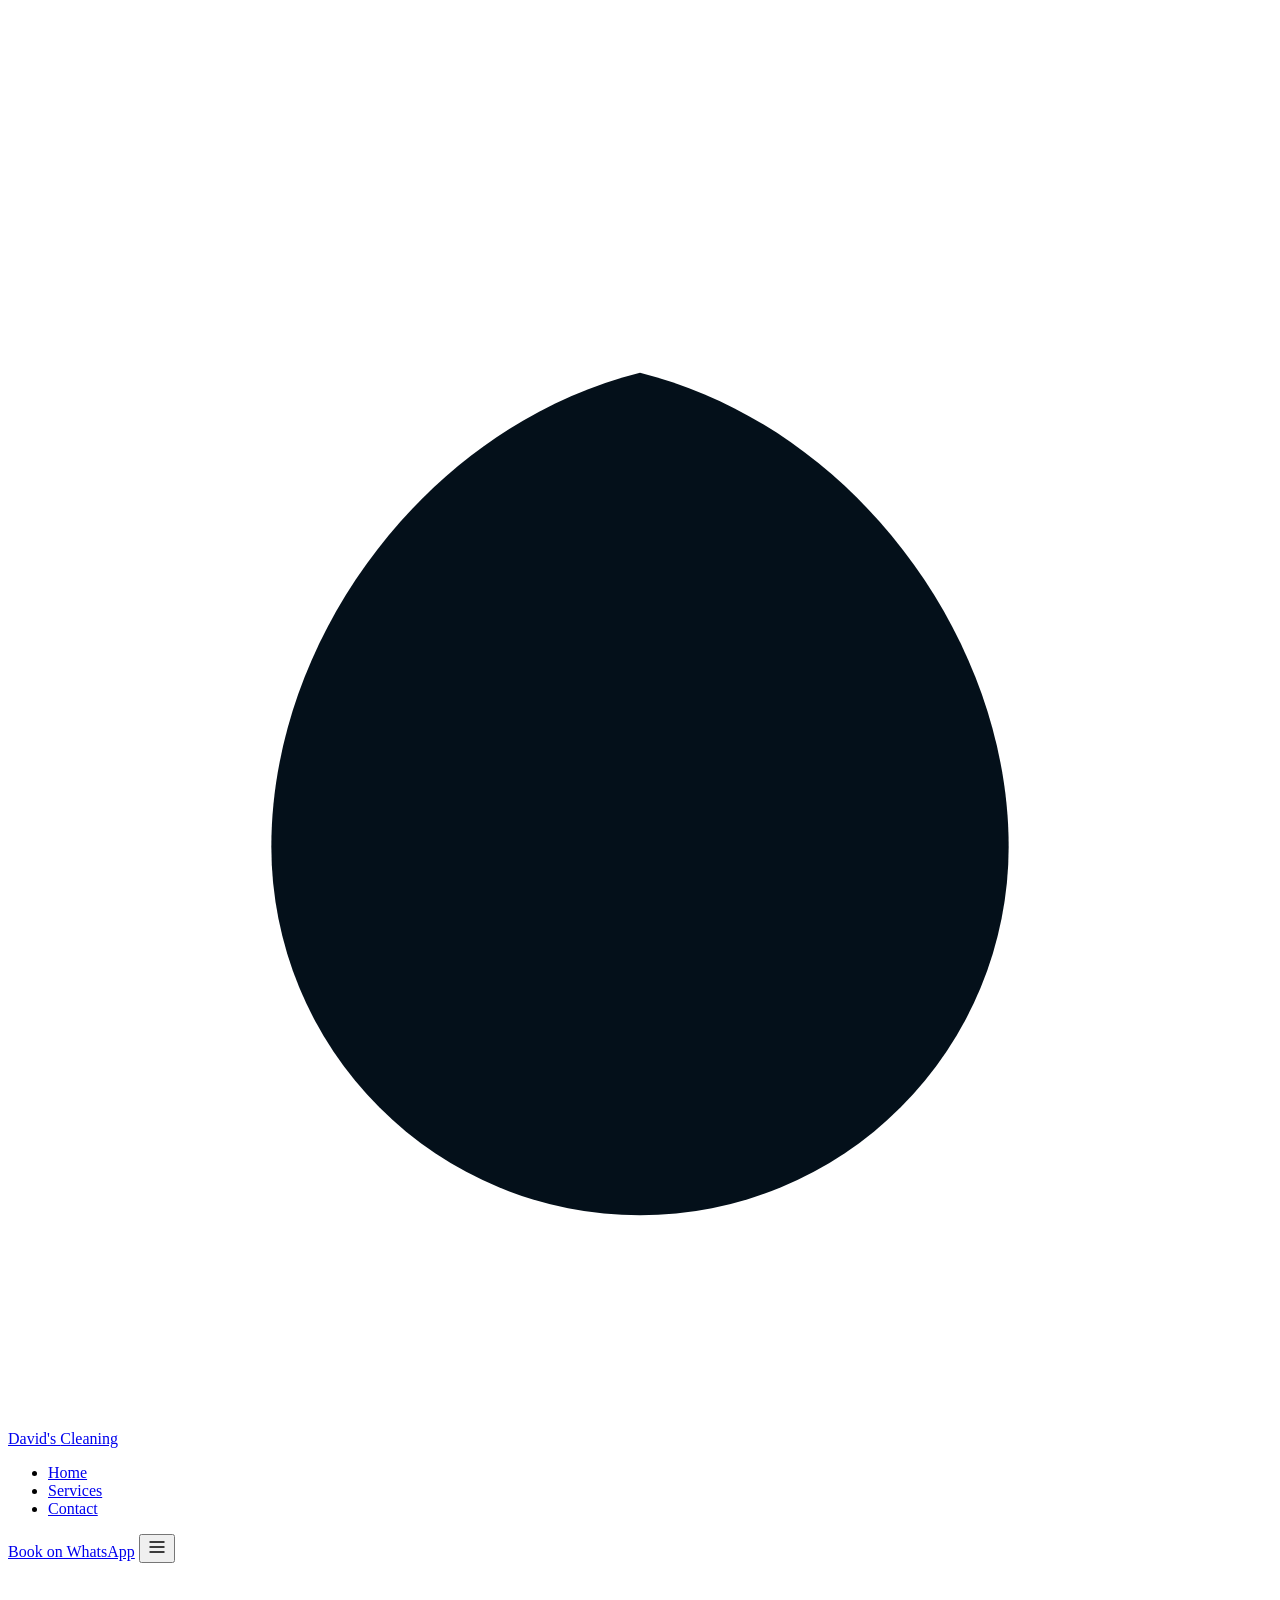
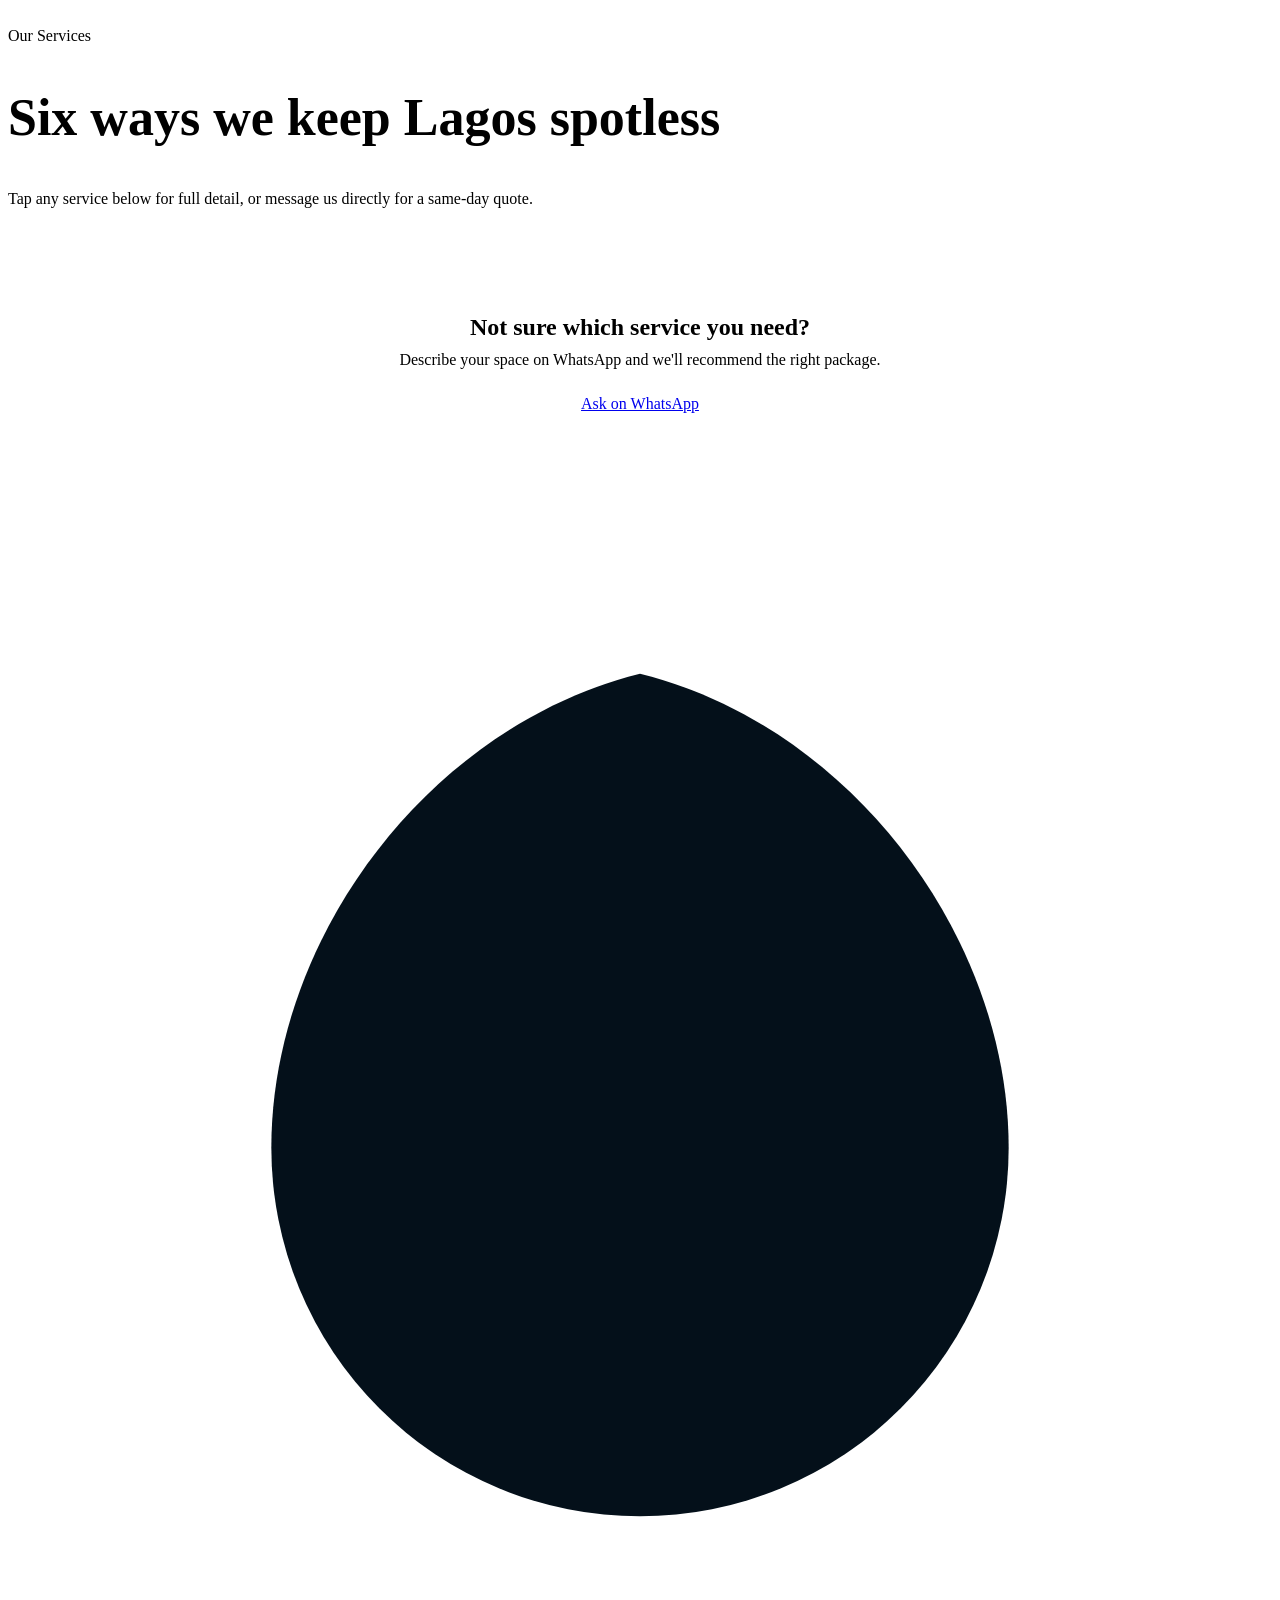
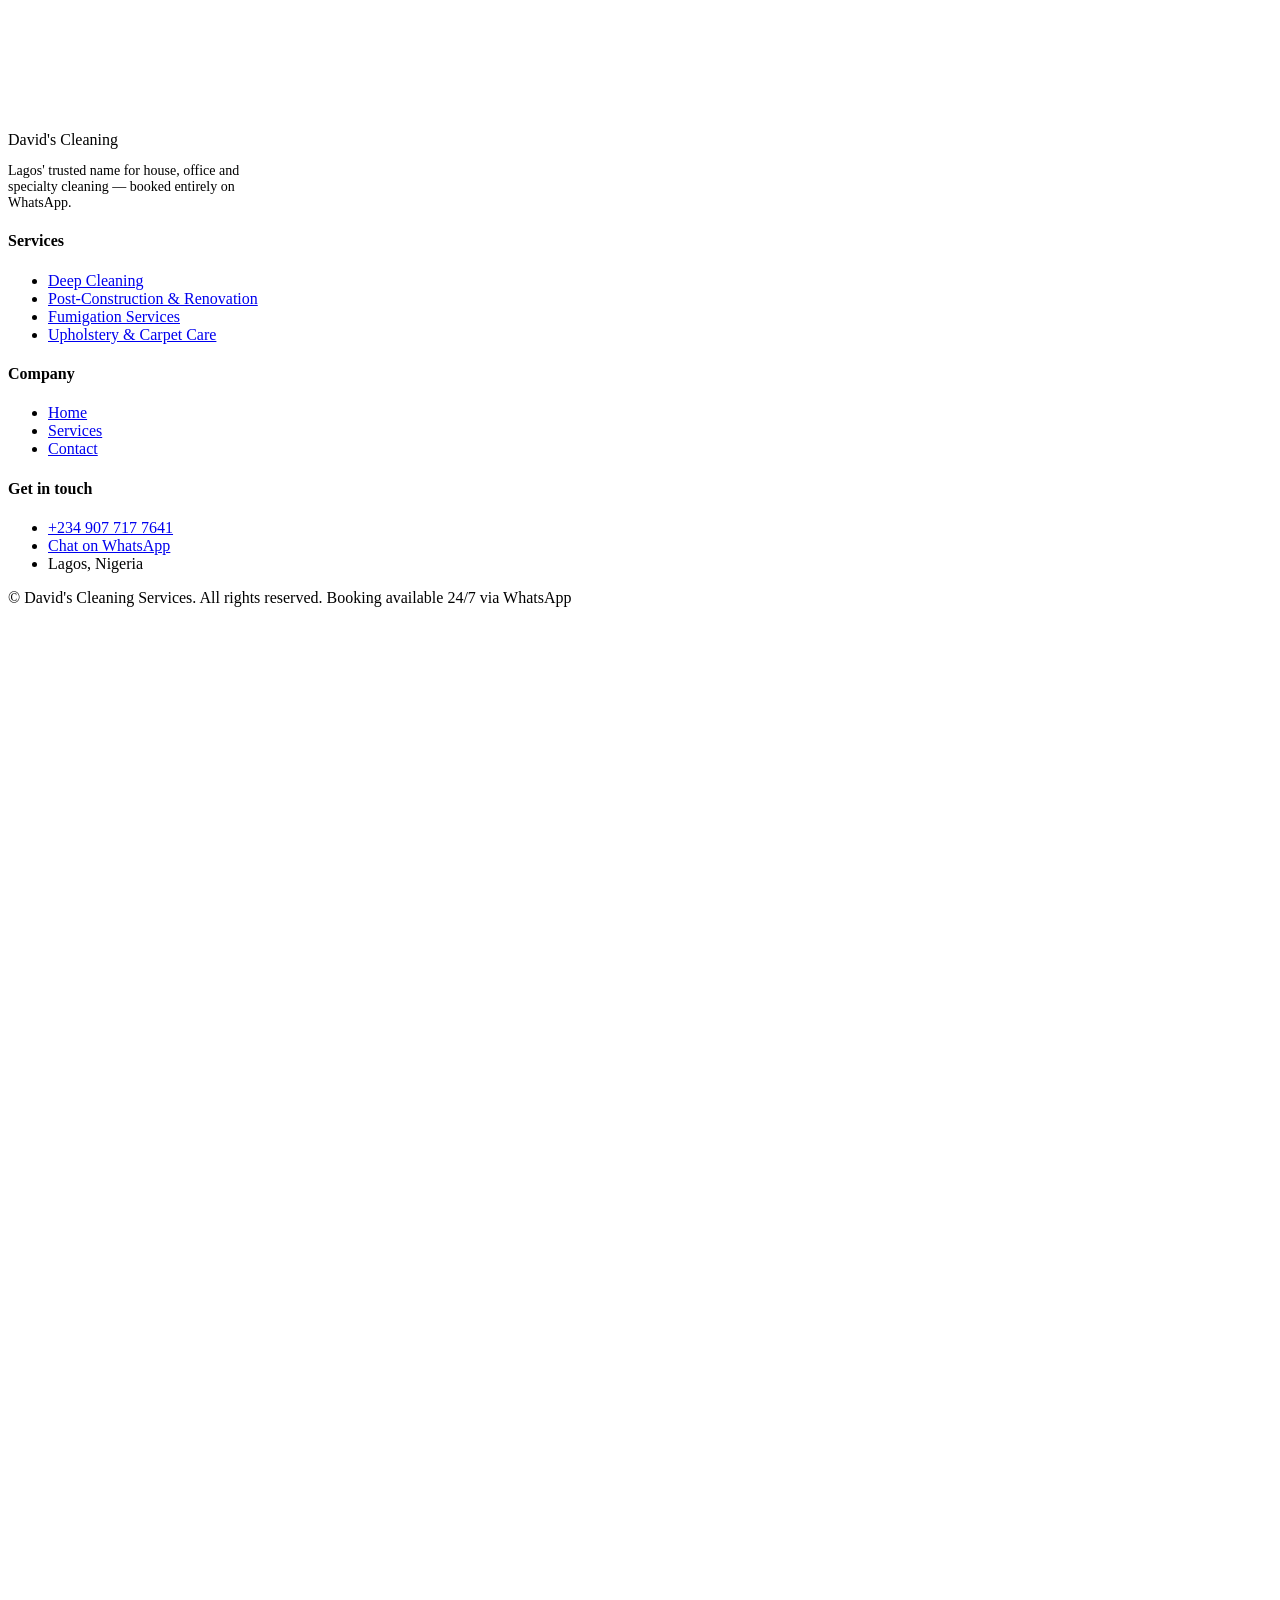
==== contact.html @ ae95f04a "Add contact.html for cleaning services website" ====
<!DOCTYPE html>
<html lang="en">
<head>
<meta charset="UTF-8">
<meta name="viewport" content="width=device-width, initial-scale=1.0">
<title>Our Services — David's Cleaning Services</title>
<meta name="description" content="House cleaning, post-construction cleaning, office cleaning, upholstery cleaning, fumigation and laundry services in Lagos.">
<link rel="stylesheet" href="shared.css">
</head>
<body>
<div class="bg-glow"></div>
<canvas id="fx-canvas"></canvas>

<header class="nav">
  <div class="nav-inner">
    <a href="index.html" class="brand">
      <span class="brand-mark"><svg viewBox="0 0 24 24" fill="none"><path d="M5 13c0-4 3-8 7-9 4 1 7 5 7 9a7 7 0 1 1-14 0Z" fill="#04101a"/></svg></span>
      <span class="brand-name">David's <span>Cleaning</span></span>
    </a>
    <nav>
      <ul class="nav-links">
        <li><a href="index.html">Home</a></li>
        <li><a href="services.html" class="active">Services</a></li>
        <li><a href="contact.html">Contact</a></li>
      </ul>
    </nav>
    <a class="nav-cta" href="#" onclick="WA.open('Hello David\'s Cleaning Services, I need a cleaning quote.'); return false;">Book on WhatsApp</a>
    <button class="nav-toggle" aria-label="Toggle menu" aria-expanded="false">
      <svg width="20" height="20" viewBox="0 0 24 24" fill="none" stroke="currentColor" stroke-width="2"><path d="M3 6h18M3 12h18M3 18h18"/></svg>
    </button>
  </div>
</header>

<section style="padding-top:64px; padding-bottom:20px;">
  <div class="wrap section-head reveal in">
    <div class="eyebrow">Our Services</div>
    <h1 style="font-size:clamp(32px,5vw,52px);">Six ways we keep Lagos spotless</h1>
    <p class="lede">Tap any service below for full detail, or message us directly for a same-day quote.</p>
  </div>
</section>

<section style="padding-top:0;" id="service-detail-list"></section>

<section>
  <div class="wrap">
    <div class="glass reveal" style="padding:50px; text-align:center;">
      <h2 style="margin-bottom:10px;">Not sure which service you need?</h2>
      <p class="lede" style="margin:0 auto 26px;">Describe your space on WhatsApp and we'll recommend the right package.</p>
      <a class="btn btn-primary" href="#" onclick="WA.open('Hello David\'s Cleaning Services, I\'m not sure which service I need — can you help?'); return false;">Ask on WhatsApp</a>
    </div>
  </div>
</section>

<footer class="site-footer">
  <div class="wrap">
    <div class="footer-grid">
      <div>
        <div class="brand" style="margin-bottom:12px;">
          <span class="brand-mark"><svg viewBox="0 0 24 24" fill="none"><path d="M5 13c0-4 3-8 7-9 4 1 7 5 7 9a7 7 0 1 1-14 0Z" fill="#04101a"/></svg></span>
          <span class="brand-name">David's <span>Cleaning</span></span>
        </div>
        <p style="font-size:14px; max-width:260px;">Lagos' trusted name for house, office and specialty cleaning — booked entirely on WhatsApp.</p>
      </div>
      <div>
        <h4>Services</h4>
        <ul>
          <li><a href="services.html">Deep Cleaning</a></li>
          <li><a href="services.html">Post-Construction & Renovation</a></li>
          <li><a href="services.html">Fumigation Services</a></li>
          <li><a href="services.html">Upholstery & Carpet Care</a></li>
        </ul>
      </div>
      <div>
        <h4>Company</h4>
        <ul>
          <li><a href="index.html">Home</a></li>
          <li><a href="services.html">Services</a></li>
          <li><a href="contact.html">Contact</a></li>
        </ul>
      </div>
      <div>
        <h4>Get in touch</h4>
        <ul>
          <li><a href="tel:+2349077177641">+234 907 717 7641</a></li>
          <li><a href="#" onclick="WA.open('Hello David\'s Cleaning Services'); return false;">Chat on WhatsApp</a></li>
          <li>Lagos, Nigeria</li>
        </ul>
      </div>
    </div>
    <div class="footer-bottom">
      <span>© <span id="year"></span> David's Cleaning Services. All rights reserved.</span>
      <span>Booking available 24/7 via WhatsApp</span>
    </div>
  </div>
</footer>

<a class="wa-float" aria-label="Chat on WhatsApp" href="#" onclick="WA.open('Hello David\'s Cleaning Services'); return false;">
  <svg viewBox="0 0 24 24" fill="#fff"><path d="M12.04 2C6.58 2 2.13 6.45 2.13 11.91c0 1.75.46 3.39 1.26 4.81L2 22l5.42-1.42a9.87 9.87 0 0 0 4.62 1.18h.01c5.46 0 9.9-4.45 9.9-9.91 0-2.65-1.03-5.14-2.9-7C17.19 3.03 14.7 2 12.04 2Zm5.8 14.16c-.24.68-1.4 1.3-1.93 1.35-.5.05-1.02.24-3.43-.72-2.9-1.16-4.76-4.1-4.9-4.29-.14-.19-1.17-1.55-1.17-2.96 0-1.41.74-2.1 1-2.39.26-.28.57-.35.76-.35.19 0 .38 0 .55.01.18.01.42-.07.65.5.24.58.82 2 .89 2.14.07.14.12.31.02.5-.1.19-.15.31-.29.48-.15.17-.31.38-.44.51-.15.15-.3.31-.13.6.17.29.76 1.25 1.63 2.03 1.12 1 2.06 1.31 2.35 1.46.29.15.46.12.63-.07.17-.19.72-.84.92-1.13.19-.29.38-.24.65-.14.26.1 1.68.79 1.97.94.29.14.48.21.55.33.07.12.07.68-.17 1.36Z"/></svg>
</a>

<script src="shared.js"></script>
<script>
  const details = {
    deep: { icon: 'M4 11 12 4l8 7v8a1 1 0 0 1-1 1h-4v-6H9v6H5a1 1 0 0 1-1-1v-8Z', tagline: 'Every corner, done right.', desc: 'Thorough, top-to-bottom residential and office deep cleaning — every surface, corner and fixture, not just the visible ones.', points: ['Kitchen degreasing & appliance wipe-down', 'Bathroom sanitation & descaling', 'Dusting, vacuuming & mopping all rooms', 'Window sills, skirting & light fixtures'] },
    post: { icon: 'M3 20h18M6 20V9l6-5 6 5v11M9 20v-6h6v6', tagline: 'From site to shine.', desc: 'Clearing dust, debris and residue from newly completed building projects, so your space is move-in ready.', points: ['Cement & paint residue removal', 'Debris clearance & disposal', 'Deep floor scrubbing & polishing', 'Full window & glass cleaning'] },
    upholstery: { icon: 'M5 12V8a3 3 0 0 1 3-3h8a3 3 0 0 1 3 3v4M4 12h16v6a1 1 0 0 1-1 1h-1v2h-2v-2H8v2H6v-2H5a1 1 0 0 1-1-1v-6Z', tagline: 'Fabric, refreshed.', desc: 'Specialized sofa, rug and mattress laundry services — lifting stains, dust mites and odors from every fiber.', points: ['Steam & dry-foam extraction', 'Stain & odor treatment', 'Rug & carpet deep cleaning', 'Mattress sanitation'] },
    fumigation: { icon: 'M12 2v3M6 6l2 2M18 6l-2 2M4 14a8 8 0 0 1 16 0c0 4-3 5-3 8H7c0-3-3-4-3-8Z', tagline: 'Pest-free, safely.', desc: 'Pest control and elimination for homes and commercial facilities — safe for family, pets and staff once cleared.', points: ['Full property inspection', 'Targeted safe-chemical treatment', 'Rodent & termite control', 'Post-treatment safety guidance'] },
  };

  const list = document.getElementById('service-detail-list');
  SITE.services.forEach((s, i) => {
    const d = details[s.id];
    const flip = i % 2 === 1;
    const row = document.createElement('div');
    row.className = 'wrap';
    row.style.cssText = 'padding: 40px 24px;';
    row.innerHTML = `
      <div class="glass reveal" style="padding:44px; display:grid; grid-template-columns: ${flip ? '1fr 1.3fr' : '1.3fr 1fr'}; gap:40px; align-items:center;">
        ${flip ? '' : `<div>
          <div style="width:60px; height:60px; border-radius:16px; background:${s.color}22; border:1px solid ${s.color}55; display:grid; place-items:center; margin-bottom:20px;">
            <svg width="28" height="28" viewBox="0 0 24 24" fill="none" stroke="${s.color}" stroke-width="1.6" stroke-linecap="round" stroke-linejoin="round"><path d="${d.icon}"/></svg>
          </div>
          <div class="eyebrow" style="color:${s.color};">${d.tagline}</div>
          <h2>${s.name}</h2>
          <p class="lede" style="margin-bottom:22px;">${d.desc}</p>
          <a class="btn btn-primary" href="#" data-wa-quick="${s.name}">Get a Quote</a>
        </div>`}
        <ul style="list-style:none; margin:0; padding:0; display:flex; flex-direction:column; gap:14px;">
          ${d.points.map(p => `<li style="display:flex; gap:12px; align-items:flex-start; font-size:14.5px; color:var(--text-mid);">
            <span style="flex-shrink:0; width:22px; height:22px; border-radius:50%; background:${s.color}22; border:1px solid ${s.color}55; display:grid; place-items:center; margin-top:1px;">
              <svg width="12" height="12" viewBox="0 0 24 24" fill="none" stroke="${s.color}" stroke-width="3" stroke-linecap="round" stroke-linejoin="round"><path d="M20 6 9 17l-5-5"/></svg>
            </span>${p}</li>`).join('')}
        </ul>
        ${flip ? `<div>
          <div style="width:60px; height:60px; border-radius:16px; background:${s.color}22; border:1px solid ${s.color}55; display:grid; place-items:center; margin-bottom:20px;">
            <svg width="28" height="28" viewBox="0 0 24 24" fill="none" stroke="${s.color}" stroke-width="1.6" stroke-linecap="round" stroke-linejoin="round"><path d="${d.icon}"/></svg>
          </div>
          <div class="eyebrow" style="color:${s.color};">${d.tagline}</div>
          <h2>${s.name}</h2>
          <p class="lede" style="margin-bottom:22px;">${d.desc}</p>
          <a class="btn btn-primary" href="#" data-wa-quick="${s.name}">Get a Quote</a>
        </div>` : ''}
      </div>
    `;
    list.appendChild(row);
  });

  document.querySelectorAll('#year, .year').forEach(el => el.textContent = new Date().getFullYear());
</script>
</body>
</html>
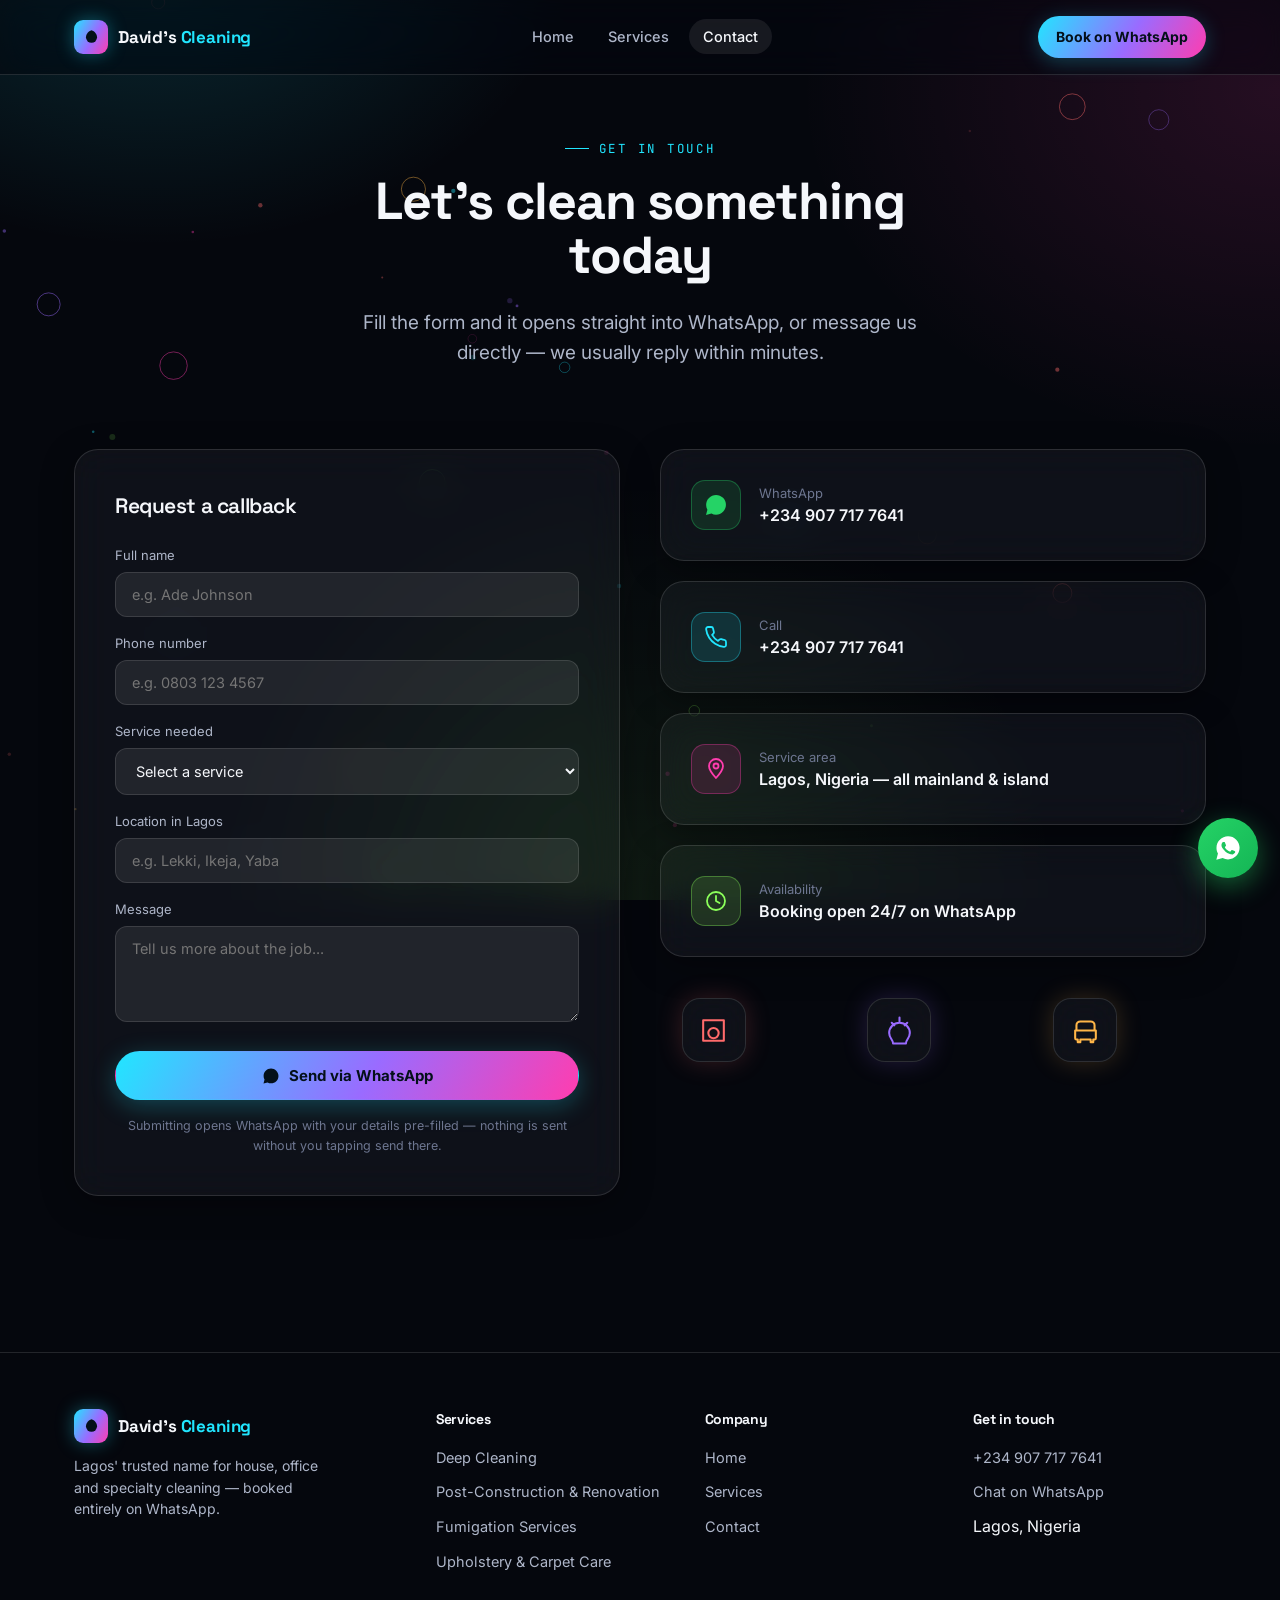
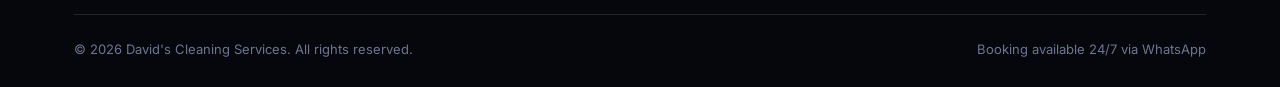
==== commit 4d2ad8b6: "Revise contact page title and add contact form Updated the contact page title and description. Added" ====
--- a/contact.html
+++ b/contact.html
@@ -3,8 +3,8 @@
 <head>
 <meta charset="UTF-8">
 <meta name="viewport" content="width=device-width, initial-scale=1.0">
-<title>Our Services — David's Cleaning Services</title>
-<meta name="description" content="House cleaning, post-construction cleaning, office cleaning, upholstery cleaning, fumigation and laundry services in Lagos.">
+<title>Contact Us — David's Cleaning Services</title>
+<meta name="description" content="Get in touch with David's Cleaning Services in Lagos. Message us on WhatsApp at +234 907 717 7641 for house, office and specialty cleaning.">
 <link rel="stylesheet" href="shared.css">
 </head>
 <body>
@@ -20,8 +20,8 @@
     <nav>
       <ul class="nav-links">
         <li><a href="index.html">Home</a></li>
-        <li><a href="services.html" class="active">Services</a></li>
-        <li><a href="contact.html">Contact</a></li>
+        <li><a href="services.html">Services</a></li>
+        <li><a href="contact.html" class="active">Contact</a></li>
       </ul>
     </nav>
     <a class="nav-cta" href="#" onclick="WA.open('Hello David\'s Cleaning Services, I need a cleaning quote.'); return false;">Book on WhatsApp</a>
@@ -32,21 +32,100 @@
 </header>
 
 <section style="padding-top:64px; padding-bottom:20px;">
-  <div class="wrap section-head reveal in">
-    <div class="eyebrow">Our Services</div>
-    <h1 style="font-size:clamp(32px,5vw,52px);">Six ways we keep Lagos spotless</h1>
-    <p class="lede">Tap any service below for full detail, or message us directly for a same-day quote.</p>
+  <div class="wrap section-head center reveal in">
+    <div class="eyebrow" style="justify-content:center;">Get In Touch</div>
+    <h1 style="font-size:clamp(32px,5vw,52px);">Let's clean something today</h1>
+    <p class="lede" style="margin:0 auto;">Fill the form and it opens straight into WhatsApp, or message us directly — we usually reply within minutes.</p>
   </div>
 </section>
 
-<section style="padding-top:0;" id="service-detail-list"></section>
-
-<section>
-  <div class="wrap">
-    <div class="glass reveal" style="padding:50px; text-align:center;">
-      <h2 style="margin-bottom:10px;">Not sure which service you need?</h2>
-      <p class="lede" style="margin:0 auto 26px;">Describe your space on WhatsApp and we'll recommend the right package.</p>
-      <a class="btn btn-primary" href="#" onclick="WA.open('Hello David\'s Cleaning Services, I\'m not sure which service I need — can you help?'); return false;">Ask on WhatsApp</a>
+<section style="padding-top:10px;">
+  <div class="wrap" style="display:grid; grid-template-columns: 1fr 1fr; gap:40px; align-items:start;">
+
+    <!-- Contact form -->
+    <div class="glass reveal" style="padding:40px;">
+      <h3 style="margin-bottom:22px;">Request a callback</h3>
+      <form data-wa-form style="display:flex; flex-direction:column; gap:16px;">
+        <div>
+          <label for="name" style="display:block; font-size:13px; color:var(--text-mid); margin-bottom:7px;">Full name</label>
+          <input id="name" name="name" type="text" required placeholder="e.g. Ade Johnson"
+            style="width:100%; padding:13px 16px; border-radius:12px; background:var(--glass-bg-strong); border:1px solid var(--glass-border); color:var(--text-hi); font-family:var(--f-body); font-size:14.5px;">
+        </div>
+        <div>
+          <label for="phone" style="display:block; font-size:13px; color:var(--text-mid); margin-bottom:7px;">Phone number</label>
+          <input id="phone" name="phone" type="tel" required placeholder="e.g. 0803 123 4567"
+            style="width:100%; padding:13px 16px; border-radius:12px; background:var(--glass-bg-strong); border:1px solid var(--glass-border); color:var(--text-hi); font-family:var(--f-body); font-size:14.5px;">
+        </div>
+        <div>
+          <label for="service" style="display:block; font-size:13px; color:var(--text-mid); margin-bottom:7px;">Service needed</label>
+          <select id="service" name="service" required
+            style="width:100%; padding:13px 16px; border-radius:12px; background:var(--glass-bg-strong); border:1px solid var(--glass-border); color:var(--text-hi); font-family:var(--f-body); font-size:14.5px;">
+            <option value="">Select a service</option>
+            <option>Deep Cleaning</option>
+            <option>Post-Construction &amp; Post-Renovation</option>
+            <option>Upholstery &amp; Carpet Care</option>
+            <option>Fumigation Services</option>
+            <option>Not sure yet</option>
+          </select>
+        </div>
+        <div>
+          <label for="location" style="display:block; font-size:13px; color:var(--text-mid); margin-bottom:7px;">Location in Lagos</label>
+          <input id="location" name="location" type="text" placeholder="e.g. Lekki, Ikeja, Yaba"
+            style="width:100%; padding:13px 16px; border-radius:12px; background:var(--glass-bg-strong); border:1px solid var(--glass-border); color:var(--text-hi); font-family:var(--f-body); font-size:14.5px;">
+        </div>
+        <div>
+          <label for="message" style="display:block; font-size:13px; color:var(--text-mid); margin-bottom:7px;">Message</label>
+          <textarea id="message" name="message" rows="4" placeholder="Tell us more about the job..."
+            style="width:100%; padding:13px 16px; border-radius:12px; background:var(--glass-bg-strong); border:1px solid var(--glass-border); color:var(--text-hi); font-family:var(--f-body); font-size:14.5px; resize:vertical;"></textarea>
+        </div>
+        <button type="submit" class="btn btn-primary btn-block" style="margin-top:6px;">
+          <svg width="18" height="18" viewBox="0 0 24 24" fill="currentColor"><path d="M12.04 2C6.58 2 2.13 6.45 2.13 11.91c0 1.75.46 3.39 1.26 4.81L2 22l5.42-1.42a9.87 9.87 0 0 0 4.62 1.18h.01c5.46 0 9.9-4.45 9.9-9.91 0-2.65-1.03-5.14-2.9-7C17.19 3.03 14.7 2 12.04 2Z"/></svg>
+          Send via WhatsApp
+        </button>
+        <p style="font-size:12.5px; color:var(--text-low); text-align:center; margin:0;">Submitting opens WhatsApp with your details pre-filled — nothing is sent without you tapping send there.</p>
+      </form>
+    </div>
+
+    <!-- Direct details + scene -->
+    <div class="reveal" style="display:flex; flex-direction:column; gap:20px;">
+      <div class="glass" style="padding:30px; display:flex; gap:18px; align-items:center;">
+        <div style="width:50px; height:50px; border-radius:14px; background:#25D36622; border:1px solid #25D36655; display:grid; place-items:center; flex-shrink:0;">
+          <svg width="24" height="24" viewBox="0 0 24 24" fill="#25D366"><path d="M12.04 2C6.58 2 2.13 6.45 2.13 11.91c0 1.75.46 3.39 1.26 4.81L2 22l5.42-1.42a9.87 9.87 0 0 0 4.62 1.18h.01c5.46 0 9.9-4.45 9.9-9.91 0-2.65-1.03-5.14-2.9-7C17.19 3.03 14.7 2 12.04 2Z"/></svg>
+        </div>
+        <div>
+          <div style="font-size:13px; color:var(--text-low);">WhatsApp</div>
+          <a href="#" onclick="WA.open('Hello David\'s Cleaning Services'); return false;" style="color:var(--text-hi); font-weight:600; font-size:16px; text-decoration:none;">+234 907 717 7641</a>
+        </div>
+      </div>
+      <div class="glass" style="padding:30px; display:flex; gap:18px; align-items:center;">
+        <div style="width:50px; height:50px; border-radius:14px; background:#21e6ff22; border:1px solid #21e6ff55; display:grid; place-items:center; flex-shrink:0;">
+          <svg width="24" height="24" viewBox="0 0 24 24" fill="none" stroke="#21e6ff" stroke-width="1.8" stroke-linecap="round" stroke-linejoin="round"><path d="M22 16.92v3a2 2 0 0 1-2.18 2 19.79 19.79 0 0 1-8.63-3.07 19.5 19.5 0 0 1-6-6 19.79 19.79 0 0 1-3.07-8.67A2 2 0 0 1 4.11 2h3a2 2 0 0 1 2 1.72c.127.96.362 1.903.7 2.81a2 2 0 0 1-.45 2.11L8.09 9.91a16 16 0 0 0 6 6l1.27-1.27a2 2 0 0 1 2.11-.45c.907.338 1.85.573 2.81.7A2 2 0 0 1 22 16.92Z"/></svg>
+        </div>
+        <div>
+          <div style="font-size:13px; color:var(--text-low);">Call</div>
+          <a href="tel:+2349077177641" style="color:var(--text-hi); font-weight:600; font-size:16px; text-decoration:none;">+234 907 717 7641</a>
+        </div>
+      </div>
+      <div class="glass" style="padding:30px; display:flex; gap:18px; align-items:center;">
+        <div style="width:50px; height:50px; border-radius:14px; background:#ff3daf22; border:1px solid #ff3daf55; display:grid; place-items:center; flex-shrink:0;">
+          <svg width="24" height="24" viewBox="0 0 24 24" fill="none" stroke="#ff3daf" stroke-width="1.8" stroke-linecap="round" stroke-linejoin="round"><path d="M12 21s-7-7.58-7-12a7 7 0 0 1 14 0c0 4.42-7 12-7 12Z"/><circle cx="12" cy="9" r="2.5"/></svg>
+        </div>
+        <div>
+          <div style="font-size:13px; color:var(--text-low);">Service area</div>
+          <div style="color:var(--text-hi); font-weight:600; font-size:16px;">Lagos, Nigeria — all mainland &amp; island</div>
+        </div>
+      </div>
+      <div class="glass" style="padding:30px; display:flex; gap:18px; align-items:center;">
+        <div style="width:50px; height:50px; border-radius:14px; background:#8bff5a22; border:1px solid #8bff5a55; display:grid; place-items:center; flex-shrink:0;">
+          <svg width="24" height="24" viewBox="0 0 24 24" fill="none" stroke="#8bff5a" stroke-width="1.8" stroke-linecap="round" stroke-linejoin="round"><circle cx="12" cy="12" r="9"/><path d="M12 7v5l3.5 2"/></svg>
+        </div>
+        <div>
+          <div style="font-size:13px; color:var(--text-low);">Availability</div>
+          <div style="color:var(--text-hi); font-weight:600; font-size:16px;">Booking open 24/7 on WhatsApp</div>
+        </div>
+      </div>
+
+      <div id="contact-scene" style="position:relative; height:150px; margin-top:6px;"></div>
     </div>
   </div>
 </section>
@@ -88,7 +167,7 @@
       </div>
     </div>
     <div class="footer-bottom">
-      <span>© <span id="year"></span> David's Cleaning Services. All rights reserved.</span>
+      <span>© <span class="year"></span> David's Cleaning Services. All rights reserved.</span>
       <span>Booking available 24/7 via WhatsApp</span>
     </div>
   </div>
@@ -100,52 +179,26 @@
 
 <script src="shared.js"></script>
 <script>
-  const details = {
-    deep: { icon: 'M4 11 12 4l8 7v8a1 1 0 0 1-1 1h-4v-6H9v6H5a1 1 0 0 1-1-1v-8Z', tagline: 'Every corner, done right.', desc: 'Thorough, top-to-bottom residential and office deep cleaning — every surface, corner and fixture, not just the visible ones.', points: ['Kitchen degreasing & appliance wipe-down', 'Bathroom sanitation & descaling', 'Dusting, vacuuming & mopping all rooms', 'Window sills, skirting & light fixtures'] },
-    post: { icon: 'M3 20h18M6 20V9l6-5 6 5v11M9 20v-6h6v6', tagline: 'From site to shine.', desc: 'Clearing dust, debris and residue from newly completed building projects, so your space is move-in ready.', points: ['Cement & paint residue removal', 'Debris clearance & disposal', 'Deep floor scrubbing & polishing', 'Full window & glass cleaning'] },
-    upholstery: { icon: 'M5 12V8a3 3 0 0 1 3-3h8a3 3 0 0 1 3 3v4M4 12h16v6a1 1 0 0 1-1 1h-1v2h-2v-2H8v2H6v-2H5a1 1 0 0 1-1-1v-6Z', tagline: 'Fabric, refreshed.', desc: 'Specialized sofa, rug and mattress laundry services — lifting stains, dust mites and odors from every fiber.', points: ['Steam & dry-foam extraction', 'Stain & odor treatment', 'Rug & carpet deep cleaning', 'Mattress sanitation'] },
-    fumigation: { icon: 'M12 2v3M6 6l2 2M18 6l-2 2M4 14a8 8 0 0 1 16 0c0 4-3 5-3 8H7c0-3-3-4-3-8Z', tagline: 'Pest-free, safely.', desc: 'Pest control and elimination for homes and commercial facilities — safe for family, pets and staff once cleared.', points: ['Full property inspection', 'Targeted safe-chemical treatment', 'Rodent & termite control', 'Post-treatment safety guidance'] },
-  };
-
-  const list = document.getElementById('service-detail-list');
-  SITE.services.forEach((s, i) => {
-    const d = details[s.id];
-    const flip = i % 2 === 1;
-    const row = document.createElement('div');
-    row.className = 'wrap';
-    row.style.cssText = 'padding: 40px 24px;';
-    row.innerHTML = `
-      <div class="glass reveal" style="padding:44px; display:grid; grid-template-columns: ${flip ? '1fr 1.3fr' : '1.3fr 1fr'}; gap:40px; align-items:center;">
-        ${flip ? '' : `<div>
-          <div style="width:60px; height:60px; border-radius:16px; background:${s.color}22; border:1px solid ${s.color}55; display:grid; place-items:center; margin-bottom:20px;">
-            <svg width="28" height="28" viewBox="0 0 24 24" fill="none" stroke="${s.color}" stroke-width="1.6" stroke-linecap="round" stroke-linejoin="round"><path d="${d.icon}"/></svg>
-          </div>
-          <div class="eyebrow" style="color:${s.color};">${d.tagline}</div>
-          <h2>${s.name}</h2>
-          <p class="lede" style="margin-bottom:22px;">${d.desc}</p>
-          <a class="btn btn-primary" href="#" data-wa-quick="${s.name}">Get a Quote</a>
-        </div>`}
-        <ul style="list-style:none; margin:0; padding:0; display:flex; flex-direction:column; gap:14px;">
-          ${d.points.map(p => `<li style="display:flex; gap:12px; align-items:flex-start; font-size:14.5px; color:var(--text-mid);">
-            <span style="flex-shrink:0; width:22px; height:22px; border-radius:50%; background:${s.color}22; border:1px solid ${s.color}55; display:grid; place-items:center; margin-top:1px;">
-              <svg width="12" height="12" viewBox="0 0 24 24" fill="none" stroke="${s.color}" stroke-width="3" stroke-linecap="round" stroke-linejoin="round"><path d="M20 6 9 17l-5-5"/></svg>
-            </span>${p}</li>`).join('')}
-        </ul>
-        ${flip ? `<div>
-          <div style="width:60px; height:60px; border-radius:16px; background:${s.color}22; border:1px solid ${s.color}55; display:grid; place-items:center; margin-bottom:20px;">
-            <svg width="28" height="28" viewBox="0 0 24 24" fill="none" stroke="${s.color}" stroke-width="1.6" stroke-linecap="round" stroke-linejoin="round"><path d="${d.icon}"/></svg>
-          </div>
-          <div class="eyebrow" style="color:${s.color};">${d.tagline}</div>
-          <h2>${s.name}</h2>
-          <p class="lede" style="margin-bottom:22px;">${d.desc}</p>
-          <a class="btn btn-primary" href="#" data-wa-quick="${s.name}">Get a Quote</a>
-        </div>` : ''}
-      </div>
-    `;
-    list.appendChild(row);
+  document.querySelectorAll('#year, .year').forEach(el => el.textContent = new Date().getFullYear());
+
+  // Small row of floating cleaning-tool glyphs, consistent with the homepage scene
+  const scene = document.getElementById('contact-scene');
+  const glyphs = [
+    { path: 'M4 4h16v16H4V4Zm8 6a4 4 0 1 0 0 8 4 4 0 0 0 0-8Z', color: '#ff6b6b', left: '4%', dur: '6.5s' },
+    { path: 'M12 2v3M6 6l2 2M18 6l-2 2M4 14a8 8 0 0 1 16 0c0 4-3 5-3 8H7c0-3-3-4-3-8Z', color: '#9a6bff', left: '38%', dur: '8s' },
+    { path: 'M5 12V8a3 3 0 0 1 3-3h8a3 3 0 0 1 3 3v4M4 12h16v6a1 1 0 0 1-1 1h-1v2h-2v-2H8v2H6v-2H5a1 1 0 0 1-1-1v-6Z', color: '#ffb648', left: '72%', dur: '7s' },
+  ];
+  glyphs.forEach((g, i) => {
+    const wrap = document.createElement('div');
+    wrap.style.cssText = `position:absolute; top:10%; left:${g.left}; width:64px; height:64px; animation: cfloat${i} ${g.dur} ease-in-out infinite;`;
+    wrap.innerHTML = `<div class="glass" style="width:100%; height:100%; display:grid; place-items:center; border-radius:18px; box-shadow:0 0 26px ${g.color}33;">
+      <svg width="50%" height="50%" viewBox="0 0 24 24" fill="none" stroke="${g.color}" stroke-width="1.6" stroke-linecap="round" stroke-linejoin="round"><path d="${g.path}"/></svg>
+    </div>`;
+    scene.appendChild(wrap);
+    const styleTag = document.createElement('style');
+    styleTag.textContent = `@keyframes cfloat${i}{0%,100%{transform:translateY(0) rotate(0deg);}50%{transform:translateY(-14px) rotate(${i%2?4:-4}deg);}}`;
+    document.head.appendChild(styleTag);
   });
-
-  document.querySelectorAll('#year, .year').forEach(el => el.textContent = new Date().getFullYear());
 </script>
 </body>
 </html>
--- a/shared.css
+++ b/shared.css
@@ -0,0 +1,227 @@
+/* ===================================================================
+   David's Cleaning Services — Design Tokens & Shared System
+   Theme: "Living Clean" — bright, multi-color neon glass over deep ink
+=================================================================== */
+
+@import url('https://fonts.googleapis.com/css2?family=Space+Grotesk:wght@400;500;600;700&family=Inter:wght@400;500;600;700&family=JetBrains+Mono:wght@400;500&display=swap');
+
+:root{
+  /* Backgrounds */
+  --ink-950: #05070d;
+  --ink-900: #090d17;
+  --ink-800: #10162494;
+  --glass-bg: rgba(255,255,255,0.045);
+  --glass-bg-strong: rgba(255,255,255,0.08);
+  --glass-border: rgba(255,255,255,0.12);
+
+  /* Bright multi-color accent system, one per service */
+  --c-cyan:    #21e6ff;
+  --c-magenta: #ff3daf;
+  --c-lime:    #8bff5a;
+  --c-amber:   #ffb648;
+  --c-violet:  #9a6bff;
+  --c-coral:   #ff6b6b;
+
+  --grad-brand: linear-gradient(120deg, var(--c-cyan), var(--c-violet) 55%, var(--c-magenta));
+
+  /* Text */
+  --text-hi: #f5f7fb;
+  --text-mid: #aeb6c9;
+  --text-low: #6d7690;
+
+  /* Type */
+  --f-display: 'Space Grotesk', sans-serif;
+  --f-body: 'Inter', sans-serif;
+  --f-mono: 'JetBrains Mono', monospace;
+
+  /* Spacing / radius */
+  --r-lg: 24px;
+  --r-md: 16px;
+  --r-sm: 10px;
+  --container: 1180px;
+}
+
+*,*::before,*::after{ box-sizing: border-box; }
+html{ scroll-behavior: smooth; }
+body{
+  margin:0;
+  background: var(--ink-950);
+  color: var(--text-hi);
+  font-family: var(--f-body);
+  line-height: 1.55;
+  -webkit-font-smoothing: antialiased;
+  overflow-x: hidden;
+}
+
+/* Ambient background: layered radial glows, fixed so it drifts under content */
+.bg-glow{
+  position: fixed; inset: 0; z-index: -2; pointer-events: none;
+  background:
+    radial-gradient(700px 500px at 12% -6%, rgba(33,230,255,0.16), transparent 60%),
+    radial-gradient(800px 600px at 100% 10%, rgba(255,61,175,0.13), transparent 60%),
+    radial-gradient(700px 700px at 50% 100%, rgba(139,255,90,0.08), transparent 60%),
+    var(--ink-950);
+}
+canvas#fx-canvas{ position: fixed; inset: 0; z-index: -1; pointer-events: none; }
+
+/* Container */
+.wrap{ max-width: var(--container); margin: 0 auto; padding: 0 24px; }
+
+/* ---------- Navigation ---------- */
+.nav{
+  position: sticky; top: 0; z-index: 100;
+  backdrop-filter: blur(16px) saturate(140%);
+  -webkit-backdrop-filter: blur(16px) saturate(140%);
+  background: rgba(5,7,13,0.55);
+  border-bottom: 1px solid var(--glass-border);
+}
+.nav-inner{
+  max-width: var(--container); margin: 0 auto; padding: 16px 24px;
+  display:flex; align-items:center; justify-content:space-between;
+}
+.brand{ display:flex; align-items:center; gap:10px; text-decoration:none; }
+.brand-mark{
+  width:34px; height:34px; border-radius: 9px;
+  background: var(--grad-brand);
+  display:grid; place-items:center;
+  box-shadow: 0 0 18px rgba(33,230,255,0.35);
+  flex-shrink:0;
+}
+.brand-mark svg{ width:19px; height:19px; }
+.brand-name{ font-family: var(--f-display); font-weight:700; font-size:17px; color:var(--text-hi); letter-spacing:-0.01em; }
+.brand-name span{ color: var(--c-cyan); }
+
+.nav-links{ display:flex; align-items:center; gap:6px; list-style:none; margin:0; padding:0; }
+.nav-links a{
+  color: var(--text-mid); text-decoration:none; font-size:14.5px; font-weight:500;
+  padding:9px 14px; border-radius: 100px; transition: color .2s ease, background .2s ease;
+}
+.nav-links a:hover, .nav-links a.active{ color: var(--text-hi); background: var(--glass-bg-strong); }
+
+.nav-cta{
+  display:inline-flex; align-items:center; gap:8px;
+  background: var(--grad-brand); color:#04101a; font-weight:700; font-size:14px;
+  padding:10px 18px; border-radius:100px; text-decoration:none;
+  box-shadow: 0 4px 20px rgba(33,230,255,0.25);
+  transition: transform .2s ease, box-shadow .2s ease;
+  white-space:nowrap;
+}
+.nav-cta:hover{ transform: translateY(-2px); box-shadow: 0 8px 26px rgba(255,61,175,0.35); }
+
+.nav-toggle{ display:none; background:none; border:1px solid var(--glass-border); border-radius:8px; width:40px; height:40px; color:var(--text-hi); cursor:pointer; }
+
+@media (max-width: 860px){
+  .nav-links{
+    position:fixed; top:66px; left:0; right:0; flex-direction:column; align-items:stretch;
+    background: rgba(5,7,13,0.97); backdrop-filter: blur(20px);
+    border-bottom: 1px solid var(--glass-border);
+    padding: 10px 20px 20px; gap:2px;
+    transform: translateY(-130%); transition: transform .3s ease; z-index: 99;
+  }
+  .nav-links.open{ transform: translateY(0); }
+  .nav-links a{ padding:13px 10px; border-radius:10px; }
+  .nav-toggle{ display:grid; place-items:center; }
+  .nav-cta{ display:none; }
+}
+
+/* ---------- Buttons ---------- */
+.btn{
+  display:inline-flex; align-items:center; justify-content:center; gap:9px;
+  font-family: var(--f-body); font-weight:700; font-size:15px;
+  padding:14px 26px; border-radius:100px; text-decoration:none; cursor:pointer;
+  border:1px solid transparent; transition: transform .2s ease, box-shadow .2s ease, background .2s ease;
+}
+.btn-primary{ background: var(--grad-brand); color:#04101a; box-shadow: 0 6px 24px rgba(33,230,255,0.25); }
+.btn-primary:hover{ transform: translateY(-3px); box-shadow: 0 12px 30px rgba(255,61,175,0.32); }
+.btn-ghost{ background: var(--glass-bg); border-color: var(--glass-border); color: var(--text-hi); backdrop-filter: blur(10px); }
+.btn-ghost:hover{ background: var(--glass-bg-strong); transform: translateY(-3px); }
+.btn-block{ width:100%; }
+
+/* ---------- Glass card ---------- */
+.glass{
+  background: var(--glass-bg);
+  border: 1px solid var(--glass-border);
+  border-radius: var(--r-lg);
+  backdrop-filter: blur(18px) saturate(140%);
+  -webkit-backdrop-filter: blur(18px) saturate(140%);
+  box-shadow: 0 8px 32px rgba(0,0,0,0.35);
+}
+
+/* ---------- Section rhythm ---------- */
+section{ padding: 96px 0; position:relative; }
+@media (max-width:700px){ section{ padding: 64px 0; } }
+
+.eyebrow{
+  font-family: var(--f-mono); font-size:12.5px; letter-spacing:.14em; text-transform:uppercase;
+  color: var(--c-cyan); display:flex; align-items:center; gap:10px; margin-bottom:16px;
+}
+.eyebrow::before{ content:''; width:24px; height:1px; background: var(--c-cyan); }
+
+h1,h2,h3,h4{ font-family: var(--f-display); color: var(--text-hi); margin:0 0 .5em; letter-spacing:-0.02em; }
+h1{ font-size: clamp(36px, 6vw, 68px); line-height:1.04; font-weight:700; }
+h2{ font-size: clamp(28px, 4vw, 42px); line-height:1.1; font-weight:700; }
+h3{ font-size: 21px; font-weight:600; }
+p{ color: var(--text-mid); margin:0 0 1em; }
+.lede{ font-size: clamp(16px, 2vw, 19px); color: var(--text-mid); max-width: 620px; }
+
+.section-head{ max-width: 640px; margin-bottom: 52px; }
+.section-head.center{ margin-left:auto; margin-right:auto; text-align:center; }
+
+/* ---------- Service accent utility (color-coded per service) ---------- */
+.accent-cyan{ --accent: var(--c-cyan); }
+.accent-magenta{ --accent: var(--c-magenta); }
+.accent-lime{ --accent: var(--c-lime); }
+.accent-amber{ --accent: var(--c-amber); }
+.accent-violet{ --accent: var(--c-violet); }
+.accent-coral{ --accent: var(--c-coral); }
+
+/* ---------- Footer ---------- */
+.site-footer{ border-top:1px solid var(--glass-border); padding: 56px 0 28px; margin-top: 60px; }
+.footer-grid{ display:grid; grid-template-columns: 1.4fr 1fr 1fr 1fr; gap: 36px; margin-bottom: 40px; }
+.footer-grid h4{ font-size:14px; color: var(--text-hi); margin-bottom: 14px; }
+.footer-grid ul{ list-style:none; margin:0; padding:0; display:flex; flex-direction:column; gap:10px; }
+.footer-grid a{ color: var(--text-mid); text-decoration:none; font-size:14.5px; transition: color .2s; }
+.footer-grid a:hover{ color: var(--c-cyan); }
+.footer-bottom{ display:flex; justify-content:space-between; align-items:center; padding-top: 24px; border-top:1px solid var(--glass-border); color: var(--text-low); font-size:13px; flex-wrap:wrap; gap:12px; }
+@media (max-width:800px){ .footer-grid{ grid-template-columns: 1fr 1fr; } }
+
+/* ---------- WhatsApp floating button ---------- */
+.wa-float{
+  position: fixed; right: 22px; bottom: 22px; z-index: 200;
+  width:60px; height:60px; border-radius:50%;
+  background: linear-gradient(135deg, #25D366, #14b555);
+  display:grid; place-items:center; text-decoration:none;
+  box-shadow: 0 8px 28px rgba(37,211,102,0.45);
+  animation: wa-pulse 2.6s ease-in-out infinite;
+}
+.wa-float svg{ width:28px; height:28px; }
+@keyframes wa-pulse{
+  0%,100%{ box-shadow: 0 8px 28px rgba(37,211,102,0.45); transform: scale(1); }
+  50%{ box-shadow: 0 8px 40px rgba(37,211,102,0.7); transform: scale(1.06); }
+}
+
+/* ---------- Reveal-on-scroll ---------- */
+.reveal{ opacity:0; transform: translateY(26px); transition: opacity .7s ease, transform .7s ease; }
+.reveal.in{ opacity:1; transform: translateY(0); }
+
+/* ---------- Reduced motion ---------- */
+@media (prefers-reduced-motion: reduce){
+  *{ animation-duration: 0.001ms !important; animation-iteration-count: 1 !important; transition-duration: 0.001ms !important; scroll-behavior:auto !important; }
+}
+
+/* ---------- Focus visibility ---------- */
+a:focus-visible, button:focus-visible, input:focus-visible, textarea:focus-visible{
+  outline: 2px solid var(--c-cyan); outline-offset: 3px; border-radius: 6px;
+}
+
+/* ---------- Misc utility ---------- */
+.grid-2{ display:grid; grid-template-columns: 1fr 1fr; gap: 28px; }
+.grid-3{ display:grid; grid-template-columns: repeat(3,1fr); gap: 24px; }
+.grid-4{ display:grid; grid-template-columns: repeat(4,1fr); gap: 20px; }
+@media (max-width: 980px){ .grid-3{ grid-template-columns: 1fr 1fr; } .grid-4{ grid-template-columns: 1fr 1fr; } }
+@media (max-width: 640px){ .grid-2, .grid-3, .grid-4{ grid-template-columns: 1fr; } }
+
+.tag{
+  display:inline-flex; align-items:center; gap:6px; font-family: var(--f-mono); font-size:12px;
+  padding:5px 12px; border-radius:100px; background: var(--glass-bg-strong); border:1px solid var(--glass-border); color: var(--text-mid);
+}
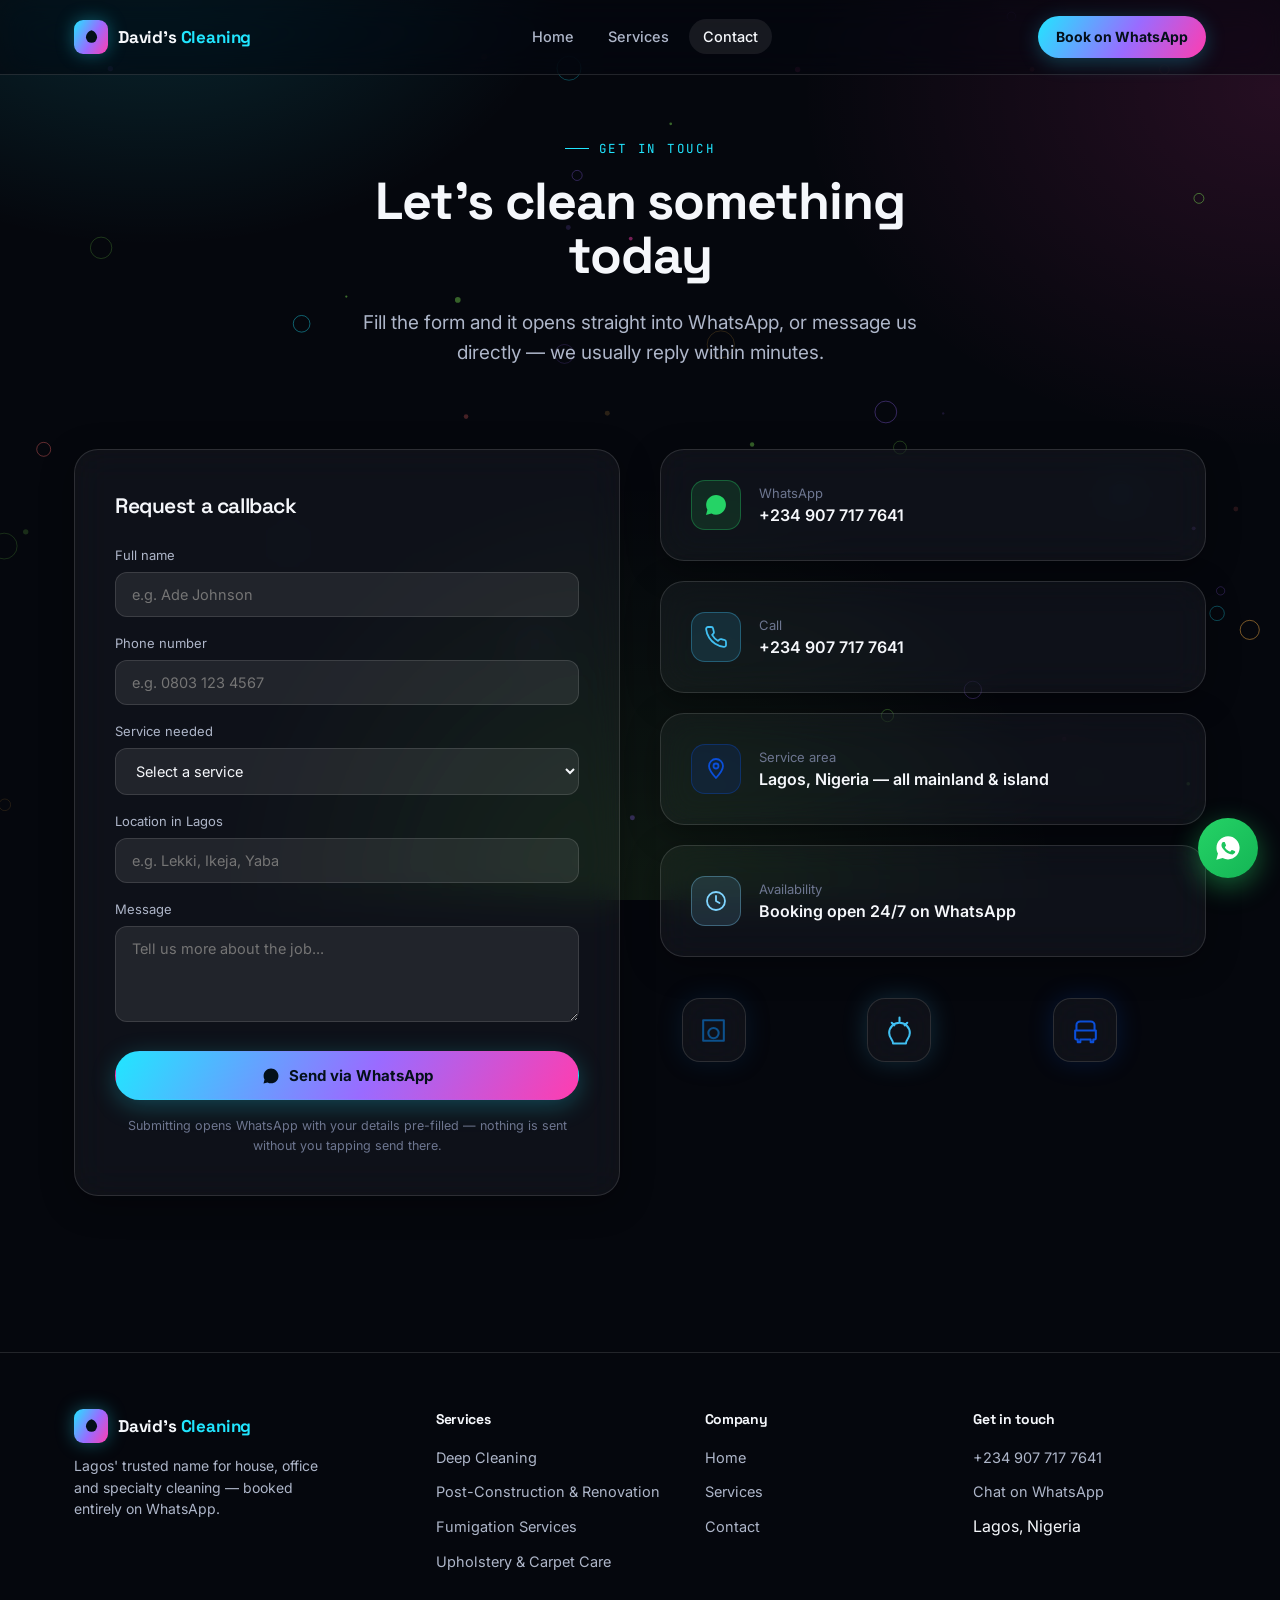
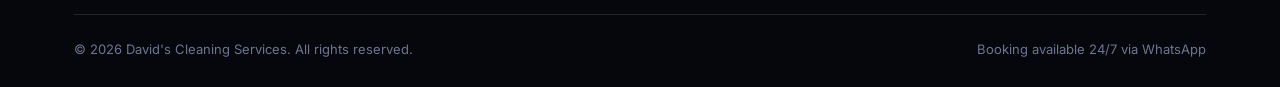
==== commit 6b653e78: "Update contact section styles and icons" ====
--- a/contact.html
+++ b/contact.html
@@ -98,8 +98,8 @@
         </div>
       </div>
       <div class="glass" style="padding:30px; display:flex; gap:18px; align-items:center;">
-        <div style="width:50px; height:50px; border-radius:14px; background:#21e6ff22; border:1px solid #21e6ff55; display:grid; place-items:center; flex-shrink:0;">
-          <svg width="24" height="24" viewBox="0 0 24 24" fill="none" stroke="#21e6ff" stroke-width="1.8" stroke-linecap="round" stroke-linejoin="round"><path d="M22 16.92v3a2 2 0 0 1-2.18 2 19.79 19.79 0 0 1-8.63-3.07 19.5 19.5 0 0 1-6-6 19.79 19.79 0 0 1-3.07-8.67A2 2 0 0 1 4.11 2h3a2 2 0 0 1 2 1.72c.127.96.362 1.903.7 2.81a2 2 0 0 1-.45 2.11L8.09 9.91a16 16 0 0 0 6 6l1.27-1.27a2 2 0 0 1 2.11-.45c.907.338 1.85.573 2.81.7A2 2 0 0 1 22 16.92Z"/></svg>
+        <div style="width:50px; height:50px; border-radius:14px; background:#41c0f222; border:1px solid #41c0f255; display:grid; place-items:center; flex-shrink:0;">
+          <svg width="24" height="24" viewBox="0 0 24 24" fill="none" stroke="#41c0f2" stroke-width="1.8" stroke-linecap="round" stroke-linejoin="round"><path d="M22 16.92v3a2 2 0 0 1-2.18 2 19.79 19.79 0 0 1-8.63-3.07 19.5 19.5 0 0 1-6-6 19.79 19.79 0 0 1-3.07-8.67A2 2 0 0 1 4.11 2h3a2 2 0 0 1 2 1.72c.127.96.362 1.903.7 2.81a2 2 0 0 1-.45 2.11L8.09 9.91a16 16 0 0 0 6 6l1.27-1.27a2 2 0 0 1 2.11-.45c.907.338 1.85.573 2.81.7A2 2 0 0 1 22 16.92Z"/></svg>
         </div>
         <div>
           <div style="font-size:13px; color:var(--text-low);">Call</div>
@@ -107,8 +107,8 @@
         </div>
       </div>
       <div class="glass" style="padding:30px; display:flex; gap:18px; align-items:center;">
-        <div style="width:50px; height:50px; border-radius:14px; background:#ff3daf22; border:1px solid #ff3daf55; display:grid; place-items:center; flex-shrink:0;">
-          <svg width="24" height="24" viewBox="0 0 24 24" fill="none" stroke="#ff3daf" stroke-width="1.8" stroke-linecap="round" stroke-linejoin="round"><path d="M12 21s-7-7.58-7-12a7 7 0 0 1 14 0c0 4.42-7 12-7 12Z"/><circle cx="12" cy="9" r="2.5"/></svg>
+        <div style="width:50px; height:50px; border-radius:14px; background:#0b4fd922; border:1px solid #0b4fd955; display:grid; place-items:center; flex-shrink:0;">
+          <svg width="24" height="24" viewBox="0 0 24 24" fill="none" stroke="#0b4fd9" stroke-width="1.8" stroke-linecap="round" stroke-linejoin="round"><path d="M12 21s-7-7.58-7-12a7 7 0 0 1 14 0c0 4.42-7 12-7 12Z"/><circle cx="12" cy="9" r="2.5"/></svg>
         </div>
         <div>
           <div style="font-size:13px; color:var(--text-low);">Service area</div>
@@ -116,8 +116,8 @@
         </div>
       </div>
       <div class="glass" style="padding:30px; display:flex; gap:18px; align-items:center;">
-        <div style="width:50px; height:50px; border-radius:14px; background:#8bff5a22; border:1px solid #8bff5a55; display:grid; place-items:center; flex-shrink:0;">
-          <svg width="24" height="24" viewBox="0 0 24 24" fill="none" stroke="#8bff5a" stroke-width="1.8" stroke-linecap="round" stroke-linejoin="round"><circle cx="12" cy="12" r="9"/><path d="M12 7v5l3.5 2"/></svg>
+        <div style="width:50px; height:50px; border-radius:14px; background:#7fd4ff22; border:1px solid #7fd4ff55; display:grid; place-items:center; flex-shrink:0;">
+          <svg width="24" height="24" viewBox="0 0 24 24" fill="none" stroke="#7fd4ff" stroke-width="1.8" stroke-linecap="round" stroke-linejoin="round"><circle cx="12" cy="12" r="9"/><path d="M12 7v5l3.5 2"/></svg>
         </div>
         <div>
           <div style="font-size:13px; color:var(--text-low);">Availability</div>
@@ -184,9 +184,9 @@
   // Small row of floating cleaning-tool glyphs, consistent with the homepage scene
   const scene = document.getElementById('contact-scene');
   const glyphs = [
-    { path: 'M4 4h16v16H4V4Zm8 6a4 4 0 1 0 0 8 4 4 0 0 0 0-8Z', color: '#ff6b6b', left: '4%', dur: '6.5s' },
-    { path: 'M12 2v3M6 6l2 2M18 6l-2 2M4 14a8 8 0 0 1 16 0c0 4-3 5-3 8H7c0-3-3-4-3-8Z', color: '#9a6bff', left: '38%', dur: '8s' },
-    { path: 'M5 12V8a3 3 0 0 1 3-3h8a3 3 0 0 1 3 3v4M4 12h16v6a1 1 0 0 1-1 1h-1v2h-2v-2H8v2H6v-2H5a1 1 0 0 1-1-1v-6Z', color: '#ffb648', left: '72%', dur: '7s' },
+    { path: 'M4 4h16v16H4V4Zm8 6a4 4 0 1 0 0 8 4 4 0 0 0 0-8Z', color: '#0d518c', left: '4%', dur: '6.5s' },
+    { path: 'M12 2v3M6 6l2 2M18 6l-2 2M4 14a8 8 0 0 1 16 0c0 4-3 5-3 8H7c0-3-3-4-3-8Z', color: '#41c0f2', left: '38%', dur: '8s' },
+    { path: 'M5 12V8a3 3 0 0 1 3-3h8a3 3 0 0 1 3 3v4M4 12h16v6a1 1 0 0 1-1 1h-1v2h-2v-2H8v2H6v-2H5a1 1 0 0 1-1-1v-6Z', color: '#0b4fd9', left: '72%', dur: '7s' },
   ];
   glyphs.forEach((g, i) => {
     const wrap = document.createElement('div');
--- a/shared.css
+++ b/shared.css
@@ -225,3 +225,71 @@
   display:inline-flex; align-items:center; gap:6px; font-family: var(--f-mono); font-size:12px;
   padding:5px 12px; border-radius:100px; background: var(--glass-bg-strong); border:1px solid var(--glass-border); color: var(--text-mid);
 }
+
+/* ---------- Hero badge chip ---------- */
+.hero-badge{
+  display:inline-flex; align-items:center; gap:8px;
+  padding:8px 16px 8px 8px; border-radius:100px;
+  background: var(--glass-bg-strong); border:1px solid var(--glass-border);
+  font-size:13px; color: var(--text-mid); margin-bottom:22px;
+}
+.hero-badge .dot{ width:8px; height:8px; border-radius:50%; background: var(--c-lime); box-shadow: 0 0 10px var(--c-lime); flex-shrink:0; }
+.hero-badge .avatars{ display:flex; }
+.hero-badge .avatars span{
+  width:22px; height:22px; border-radius:50%; border:2px solid var(--ink-950); margin-left:-8px;
+  display:grid; place-items:center; font-size:10px; font-weight:700; color:#04101a;
+}
+.hero-badge .avatars span:first-child{ margin-left:0; }
+
+/* ---------- Marquee ---------- */
+.marquee{ overflow:hidden; border-top:1px solid var(--glass-border); border-bottom:1px solid var(--glass-border); padding:22px 0; background: var(--glass-bg); }
+.marquee-track{ display:flex; width:max-content; animation: marquee-scroll 26s linear infinite; }
+.marquee-track span{
+  display:flex; align-items:center; gap:14px; font-family: var(--f-display); font-weight:600; font-size:19px;
+  color: var(--text-low); padding:0 28px; white-space:nowrap;
+}
+.marquee-track span i{ width:6px; height:6px; border-radius:50%; background: var(--c-lime); display:inline-block; }
+@keyframes marquee-scroll{ from{ transform: translateX(0); } to{ transform: translateX(-50%); } }
+
+/* ---------- Big service cards (2x2) ---------- */
+.service-card-lg{
+  padding:34px; border-radius: var(--r-lg); position:relative; overflow:hidden;
+  transition: transform .3s ease, border-color .3s ease; cursor:pointer;
+}
+.service-card-lg:hover{ transform: translateY(-6px); }
+.service-card-lg .top-row{ display:flex; justify-content:space-between; align-items:flex-start; margin-bottom:26px; }
+.service-card-lg .num{ font-family: var(--f-mono); font-size:12px; color: var(--text-low); }
+.service-card-lg .arrow{
+  width:38px; height:38px; border-radius:50%; display:grid; place-items:center;
+  border:1px solid var(--glass-border); transition: transform .3s ease, background .3s ease;
+}
+.service-card-lg:hover .arrow{ transform: rotate(45deg); }
+
+/* ---------- Stats bar ---------- */
+.stats-bar{ display:grid; grid-template-columns: repeat(4,1fr); }
+.stats-bar .stat{ text-align:center; padding: 34px 16px; border-right:1px solid var(--glass-border); }
+.stats-bar .stat:last-child{ border-right:none; }
+.stats-bar .stat .num{ font-family:var(--f-display); font-weight:700; font-size: clamp(26px,3.4vw,38px); }
+.stats-bar .stat .label{ color: var(--text-low); font-size:13px; margin-top:6px; }
+@media (max-width:700px){ .stats-bar{ grid-template-columns: 1fr 1fr; } .stats-bar .stat:nth-child(2){ border-right:none; } .stats-bar .stat{ border-bottom:1px solid var(--glass-border); } }
+
+/* ---------- Gallery tiles ---------- */
+.gallery-tile{
+  position:relative; aspect-ratio: 4/3; border-radius: var(--r-md); overflow:hidden;
+  display:flex; align-items:flex-end; padding:20px; cursor:pointer;
+  border:1px solid var(--glass-border); transition: transform .3s ease;
+}
+.gallery-tile:hover{ transform: scale(1.02); }
+.gallery-tile .tile-label{ position:relative; z-index:2; font-family:var(--f-display); font-weight:600; font-size:16px; color:#fff; }
+.gallery-tile .tile-bg{ position:absolute; inset:0; z-index:1; }
+
+/* ---------- Newsletter ---------- */
+.newsletter-form{ display:flex; gap:8px; margin-top:14px; }
+.newsletter-form input{
+  flex:1; min-width:0; padding:11px 14px; border-radius:10px; background: var(--glass-bg-strong);
+  border:1px solid var(--glass-border); color: var(--text-hi); font-family: var(--f-body); font-size:13.5px;
+}
+.newsletter-form button{
+  padding:11px 16px; border-radius:10px; border:none; background: var(--grad-brand); color:#04101a;
+  font-weight:700; font-size:13px; cursor:pointer; white-space:nowrap;
+}
